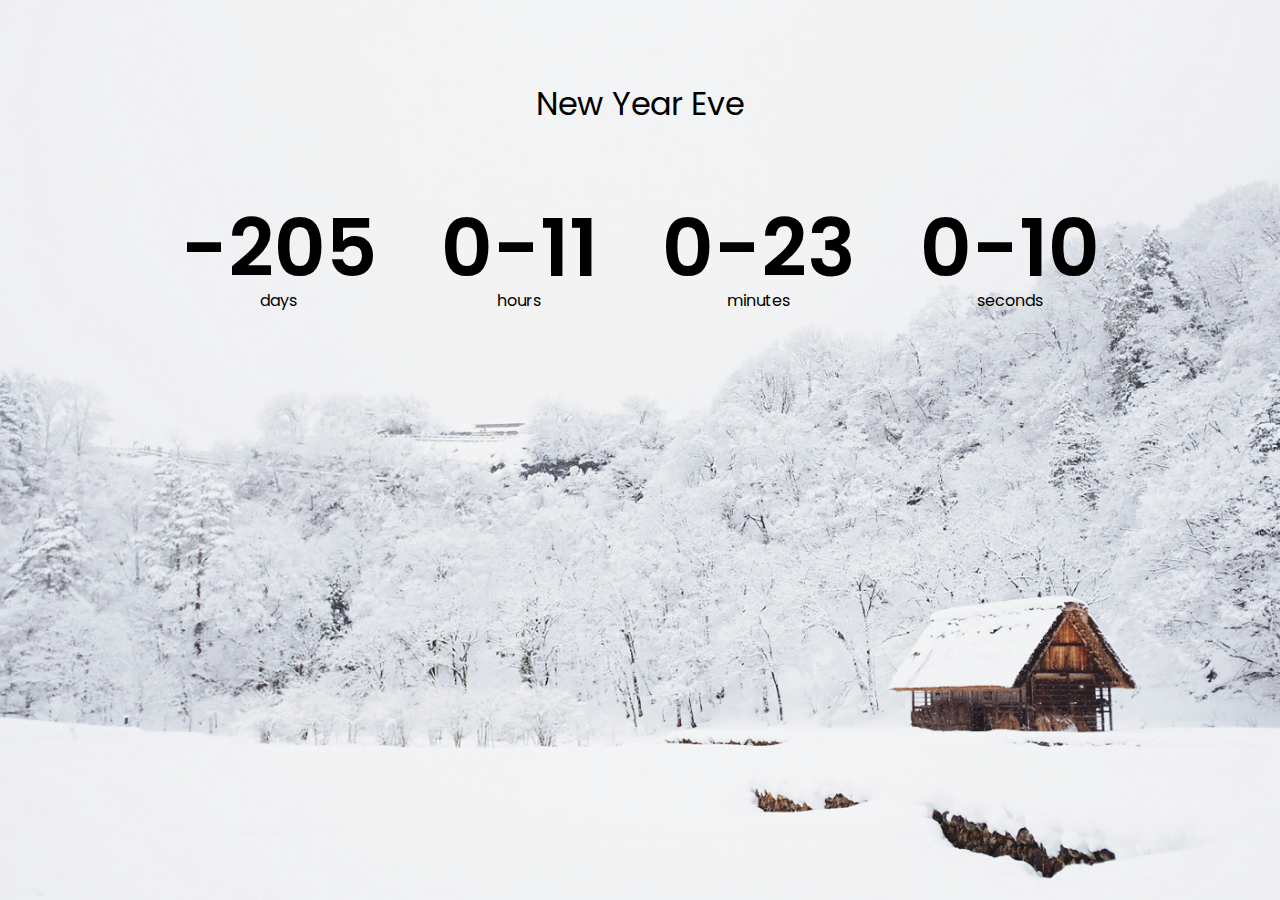
==== counter-App/index.html @ d5e2ce10 "two projects are completed-counterApp,RecipeApp one in pending-quizApp" ====
<!DOCTYPE html>
<html lang="en">
<head>
    <meta charset="UTF-8">
    <meta name="viewport" content="width=device-width, initial-scale=1.0">
    <title>Counter App</title>
    <link rel="stylesheet" href="style.css">
</head>
<body>
    <h1>New Year Eve</h1>
    <!-- <h2>Number of days left in this year</h2> -->
    <div class="countdown-container">
        <div class="counter-el days-c" >
            <p class="big-text" id="days">0</p>
         <span>days</span>
        </div>
        <div class="counter-el hours-c" >
            <p class="big-text" id="hours">0</p>
         <span>hours</span>
        </div>
        <div class="counter-el minutes" >
            <p class="big-text" id="minutes">0</p>
         <span>minutes</span>
        </div>
        <div class="counter-el seconds-c" >
            <p class="big-text" id="seconds">0</p>
         <span>seconds</span>
        </div>
    </div>
    <!-- <h2>Number of days completed in this year</h2>
    <div class="countdown-container">
        <div class="counter-el days-c" >
            <p class="big-text" id="daysCompleted">0</p>
         <span>days</span>
        </div>
        <div class="counter-el hours-c" >
            <p class="big-text" id="hoursCompleted">0</p>
         <span>hours</span>
        </div>
        <div class="counter-el minutes" >
            <p class="big-text" id="minutesCompleted">0</p>
         <span>minutes</span>
        </div>
        <div class="counter-el seconds-c" >
            <p class="big-text" id="secondsCompleted">0</p>
         <span>seconds</span>
        </div>
    </div> -->
    <script src="script.js"></script>
</body>
</html>
---- counter-App/style.css ----
@import url('https://fonts.googleapis.com/css2?family=Poppins:ital,wght@0,100;0,200;0,300;0,400;0,500;0,600;0,700;0,800;0,900;1,100;1,200;1,300;1,400;1,500;1,600;1,700;1,800;1,900&display=swap');
*{
   box-sizing: border-box; 
   margin: 0;
}
body{
    font-family: "Poppins", sans-serif;
    margin: 0;
    display: flex;
    flex-direction: column;
    align-items: center;
    background-image: url("fabian-mardi-kVKz9qnJC-k-unsplash.jpg");
    background-position: center;
    background-size: cover;
    min-height: 100vh;
}
h1{
    font-size: 2rem;
    margin-block: 5rem;
    font-weight: normal;
}
h2{
    font-size: 2rem;
    margin-block: 3rem;
    font-weight: normal;
}
.countdown-container{
    display:flex;
    flex-wrap: wrap;
    justify-content: center;
}
.big-text{
    font-weight: 600;
    margin-inline: 2rem;
    font-size: 5rem;
    line-height: 1;
}
.counter-el{
    text-align: center;
}
.counter-el span{
    font-size: 1rem;
}
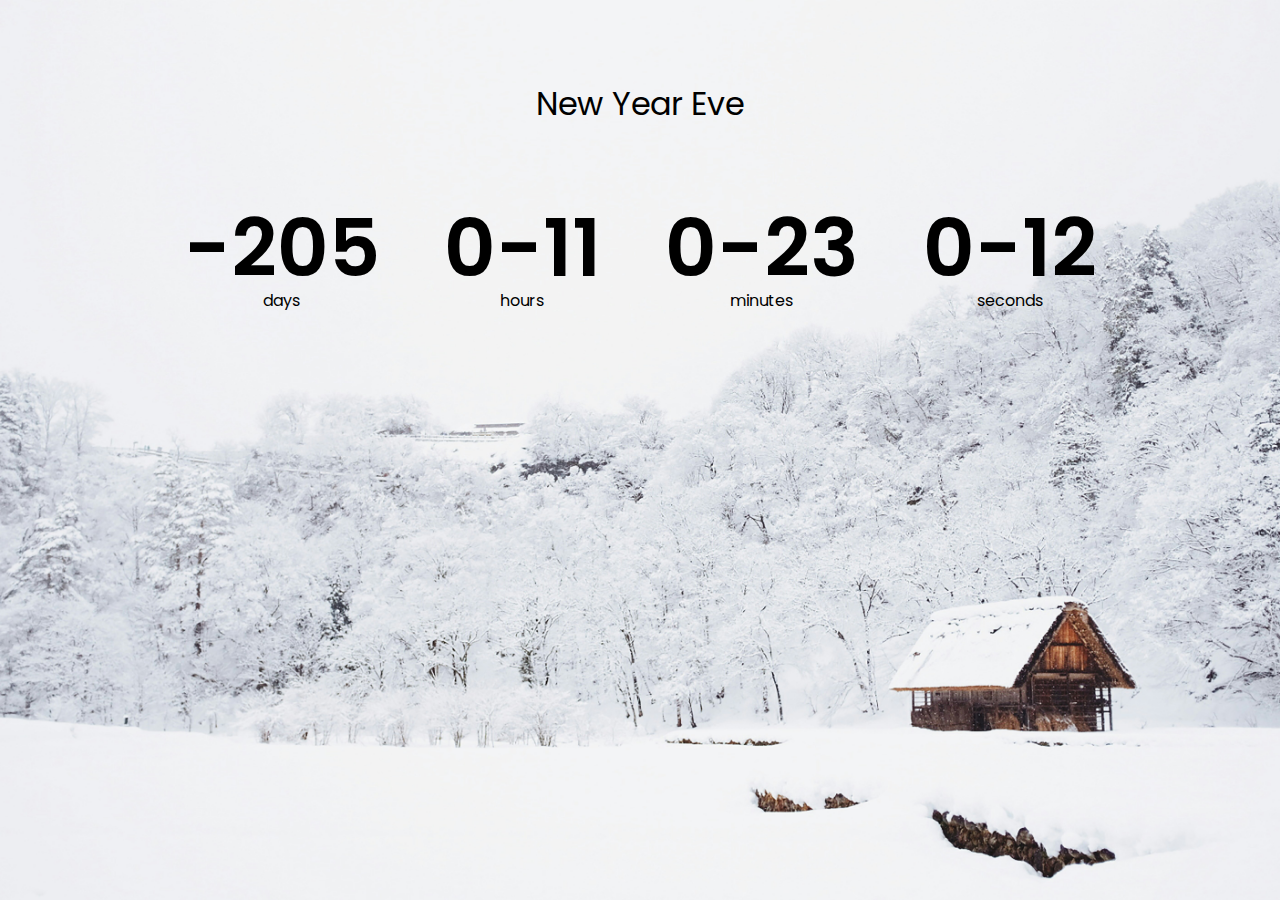
==== commit 973efc48: "create git file in quiz folder" ====
--- a/counter-App/index.html
+++ b/counter-App/index.html
@@ -1,31 +1,31 @@
 <!DOCTYPE html>
 <html lang="en">
-<head>
-    <meta charset="UTF-8">
-    <meta name="viewport" content="width=device-width, initial-scale=1.0">
+  <head>
+    <meta charset="UTF-8" />
+    <meta name="viewport" content="width=device-width, initial-scale=1.0" />
     <title>Counter App</title>
-    <link rel="stylesheet" href="style.css">
-</head>
-<body>
+    <link rel="stylesheet" href="style.css" />
+  </head>
+  <body>
     <h1>New Year Eve</h1>
     <!-- <h2>Number of days left in this year</h2> -->
     <div class="countdown-container">
-        <div class="counter-el days-c" >
-            <p class="big-text" id="days">0</p>
-         <span>days</span>
-        </div>
-        <div class="counter-el hours-c" >
-            <p class="big-text" id="hours">0</p>
-         <span>hours</span>
-        </div>
-        <div class="counter-el minutes" >
-            <p class="big-text" id="minutes">0</p>
-         <span>minutes</span>
-        </div>
-        <div class="counter-el seconds-c" >
-            <p class="big-text" id="seconds">0</p>
-         <span>seconds</span>
-        </div>
+      <div class="counter-el days-c">
+        <p class="big-text" id="days">0</p>
+        <span>days</span>
+      </div>
+      <div class="counter-el hours-c">
+        <p class="big-text" id="hours">0</p>
+        <span>hours</span>
+      </div>
+      <div class="counter-el minutes">
+        <p class="big-text" id="minutes">0</p>
+        <span>minutes</span>
+      </div>
+      <div class="counter-el seconds-c">
+        <p class="big-text" id="seconds">0</p>
+        <span>seconds</span>
+      </div>
     </div>
     <!-- <h2>Number of days completed in this year</h2>
     <div class="countdown-container">
@@ -47,5 +47,5 @@
         </div>
     </div> -->
     <script src="script.js"></script>
-</body>
-</html>+  </body>
+</html>
